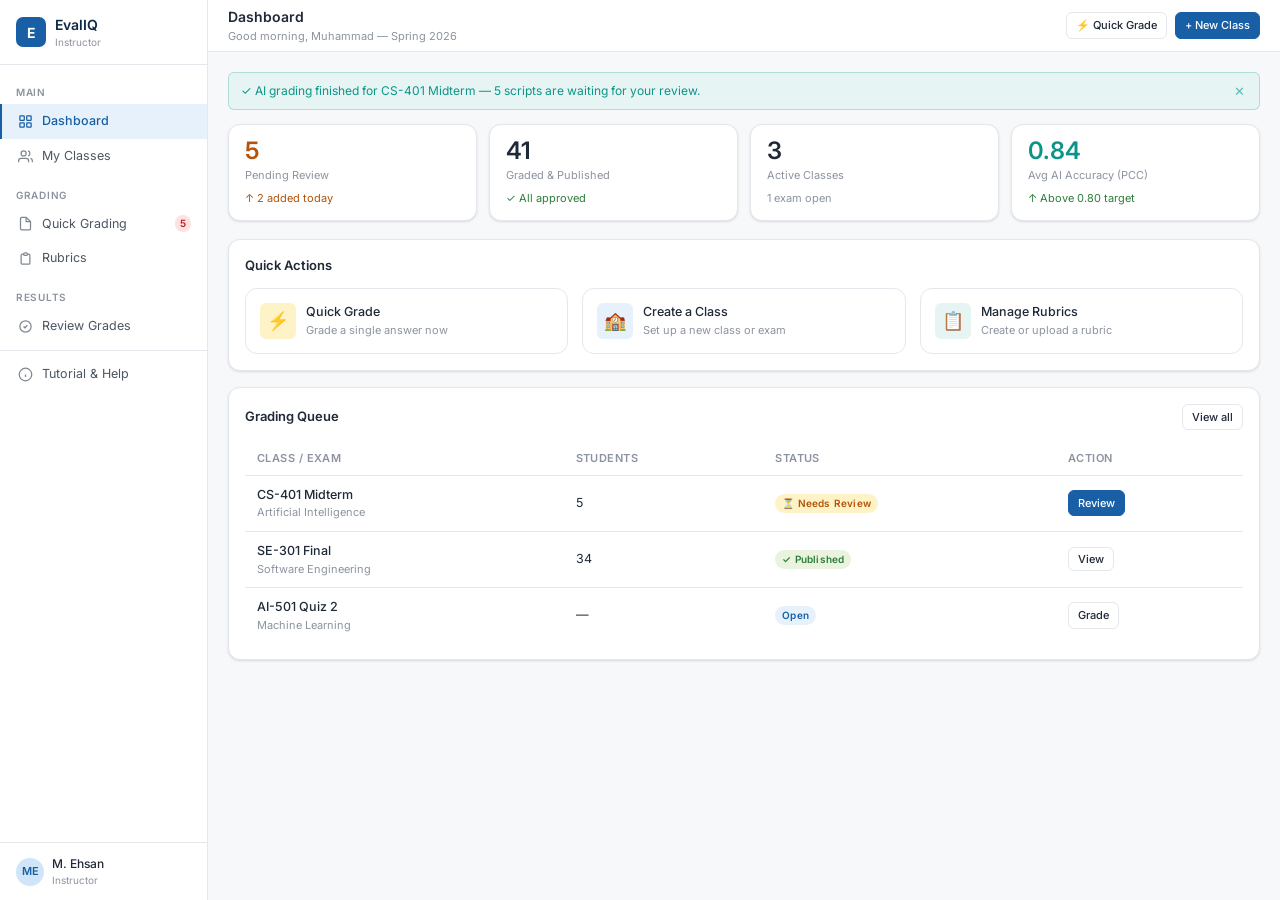
==== pages/dashboard.html @ 32fc23a5 "First commit" ====
<!DOCTYPE html>
<html lang="en">
<head>
<meta charset="UTF-8"/>
<meta name="viewport" content="width=device-width, initial-scale=1"/>
<title>Dashboard — EvalIQ</title>
<link href="https://fonts.googleapis.com/css2?family=Inter:wght@300;400;500;600&display=swap" rel="stylesheet"/>
<link rel="stylesheet" href="../css/style.css"/>
<link rel="stylesheet" href="../css/dashboard.css"/>

</head>
<body>
<div class="app-shell">
<nav class="sidebar">
  <div class="sb-logo">
    <div class="sb-logo-mark">E</div>
    <div><div class="sb-logo-text">EvalIQ</div><div class="sb-logo-sub">Instructor</div></div>
  </div>
  <div class="sb-nav" style="padding:6px 0">
    <div class="sb-section">Main</div>
    <div class="sb-link on"><svg viewBox="0 0 24 24" fill="none" stroke="currentColor" stroke-width="2"><rect x="3" y="3" width="7" height="7" rx="1"/><rect x="14" y="3" width="7" height="7" rx="1"/><rect x="3" y="14" width="7" height="7" rx="1"/><rect x="14" y="14" width="7" height="7" rx="1"/></svg><span class="sb-link-text">Dashboard</span></div>
    <a class="sb-link" href="classes.html"><svg viewBox="0 0 24 24" fill="none" stroke="currentColor" stroke-width="2"><path d="M17 21v-2a4 4 0 00-4-4H5a4 4 0 00-4 4v2"/><circle cx="9" cy="7" r="4"/><path d="M23 21v-2a4 4 0 00-3-3.87"/><path d="M16 3.13a4 4 0 010 7.75"/></svg><span class="sb-link-text">My Classes</span></a>
    <div class="sb-section">Grading</div>
    <a class="sb-link" href="quick-grading.html"><svg viewBox="0 0 24 24" fill="none" stroke="currentColor" stroke-width="2"><path d="M13 2H6a2 2 0 00-2 2v16a2 2 0 002 2h12a2 2 0 002-2V9z"/><polyline points="13 2 13 9 20 9"/></svg><span class="sb-link-text">Quick Grading</span><span class="sb-badge">5</span></a>
    <a class="sb-link" href="rubric-select.html"><svg viewBox="0 0 24 24" fill="none" stroke="currentColor" stroke-width="2"><path d="M9 5H7a2 2 0 00-2 2v12a2 2 0 002 2h10a2 2 0 002-2V7a2 2 0 00-2-2h-2M9 5a2 2 0 002 2h2a2 2 0 002-2M9 5a2 2 0 012-2h2a2 2 0 012 2"/></svg><span class="sb-link-text">Rubrics</span></a>
    <div class="sb-section">Results</div>
    <a class="sb-link" href="review.html"><svg viewBox="0 0 24 24" fill="none" stroke="currentColor" stroke-width="2"><path d="M9 12l2 2 4-4m6 2a9 9 0 11-18 0 9 9 0 0118 0z"/></svg><span class="sb-link-text">Review Grades</span></a>
    <!--<a class="sb-link" href="analytics.html"><svg viewBox="0 0 24 24" fill="none" stroke="currentColor" stroke-width="2"><path d="M18 20V10M12 20V4M6 20v-6"/></svg><span class="sb-link-text">Analytics</span></a>-->
    <div class="sb-divider"></div>
    <a class="sb-link" href="tutorial.html"><svg viewBox="0 0 24 24" fill="none" stroke="currentColor" stroke-width="2"><circle cx="12" cy="12" r="10"/><path d="M12 16v-4M12 8h.01"/></svg><span class="sb-link-text">Tutorial & Help</span></a>
  </div>
  <div class="sb-footer">
    <div class="avatar">ME</div>
    <div><div class="av-name">M. Ehsan</div><div class="av-role">Instructor</div></div>
  </div>
</nav>
<div class="main-area">
  <div class="topbar">
    <div><div class="tb-title">Dashboard</div><div class="tb-sub">Good morning, Muhammad — Spring 2026</div></div>
    <div class="tb-right"><a class="btn btn-sm" href="quick-grading.html">⚡ Quick Grade</a><a class="btn btn-primary btn-sm" href="create-class.html">+ New Class</a></div>
  </div>
  <div class="page-body">
    <div class="notif">
      <span>✓ AI grading finished for CS-401 Midterm — 5 scripts are waiting for your review.</span>
      <button class="notif-close" type="button">✕</button>
    </div>

    <!-- Stats -->
    <div class="g4" style="margin-bottom:18px">
      <div class="stat stat-amber"><div class="stat-num" data-count="5">0</div><div class="stat-lbl">Pending Review</div><div class="stat-chg" style="color:var(--amber)">↑ 2 added today</div></div>
      <div class="stat"><div class="stat-num" data-count="41">0</div><div class="stat-lbl">Graded &amp; Published</div><div class="stat-chg" style="color:var(--green)">✓ All approved</div></div>
      <div class="stat"><div class="stat-num" data-count="3">0</div><div class="stat-lbl">Active Classes</div><div class="stat-chg" style="color:var(--gray5)">1 exam open</div></div>
      <div class="stat stat-teal"><div class="stat-num" data-count="0.84">0</div><div class="stat-lbl">Avg AI Accuracy (PCC)</div><div class="stat-chg" style="color:var(--green)">↑ Above 0.80 target</div></div>
    </div>

    <!-- Quick actions -->
    <div class="card" style="margin-bottom:16px">
      <div class="card-title">Quick Actions</div>
      <div class="g3">
        <a class="quick-action" href="quick-grading.html">
          <div class="quick-action-icon" style="background:var(--amber-light)">⚡</div>
          <div><div class="quick-action-title">Quick Grade</div><div class="quick-action-sub">Grade a single answer now</div></div>
        </a>
        <a class="quick-action" href="create-class.html">
          <div class="quick-action-icon" style="background:var(--blue-light)">🏫</div>
          <div><div class="quick-action-title">Create a Class</div><div class="quick-action-sub">Set up a new class or exam</div></div>
        </a>
        <a class="quick-action" href="rubric-select.html">
          <div class="quick-action-icon" style="background:var(--teal-light)">📋</div>
          <div><div class="quick-action-title">Manage Rubrics</div><div class="quick-action-sub">Create or upload a rubric</div></div>
        </a>
      </div>
    </div>

    <!-- Grading queue -->
    <div class="card">
      <div style="display:flex;justify-content:space-between;align-items:center;margin-bottom:12px">
        <div class="card-title" style="margin-bottom:0">Grading Queue</div>
        <a class="btn btn-sm" href="review.html">View all</a>
      </div>
      <table class="tbl">
        <thead><tr><th>Class / Exam</th><th>Students</th><th>Status</th><th>Action</th></tr></thead>
        <tbody>
          <tr><td><div style="font-weight:500">CS-401 Midterm</div><div style="font-size:11px;color:var(--gray5)">Artificial Intelligence</div></td><td>5</td><td><span class="badge bd-amber">⏳ Needs Review</span></td><td><a class="btn btn-primary btn-sm" href="review.html">Review</a></td></tr>
          <tr><td><div style="font-weight:500">SE-301 Final</div><div style="font-size:11px;color:var(--gray5)">Software Engineering</div></td><td>34</td><td><span class="badge bd-green">✓ Published</span></td><td><button class="btn btn-sm" type="button">View</button></td></tr>
          <tr><td><div style="font-weight:500">AI-501 Quiz 2</div><div style="font-size:11px;color:var(--gray5)">Machine Learning</div></td><td>—</td><td><span class="badge bd-blue">Open</span></td><td><a class="btn btn-sm" href="quick-grading.html">Grade</a></td></tr>
        </tbody>
      </table>
    </div>
  </div>
</div>
</div>
<script src="../js/app.js" defer></script>
<script src="../js/dashboard.js" defer></script>
</body>
</html>
---- css/style.css ----
/* ════════════════════════════════════════════
   EvalIQ — Common Styles
   Shared across every page: reset, design tokens,
   layout shell, sidebar, topbar, buttons, cards,
   forms, tables, badges, progress bars, and other
   primitives reused by the page-specific stylesheets.
   ════════════════════════════════════════════ */

*{box-sizing:border-box;margin:0;padding:0}
:root{
  --bg:#F7F8FA;--white:#FFFFFF;--card:#FFFFFF;
  --navy:#0F2847;--blue:#185FA5;--blue-light:#E6F1FB;--blue-mid:#D0E6F8;
  --teal:#0D9488;--teal-light:#E6F5F3;
  --green:#2D7D3A;--green-light:#EAF3DE;
  --amber:#B45309;--amber-light:#FEF3C7;
  --red:#B91C1C;--red-light:#FEE2E2;
  --purple:#534AB7;--purple-light:#EEEDFE;
  --gray1:#F7F8FA;--gray2:#F0F2F5;--gray3:#E4E7EC;
  --gray4:#C8CDD7;--gray5:#8C93A0;--gray6:#4B5563;--gray7:#1F2937;
  --border:#E4E7EC;--border2:#C8CDD7;
  --r:8px;--r-sm:6px;--r-lg:12px;--r-xl:16px;
  --shadow:0 1px 3px rgba(0,0,0,.08),0 1px 2px rgba(0,0,0,.05);
  --shadow-md:0 4px 12px rgba(0,0,0,.1);
}
html,body{height:100%}
body{font-family:'Inter',sans-serif;background:var(--gray1);color:var(--gray7);font-size:13px;line-height:1.5}
a{color:inherit;text-decoration:none}

/* ── LAYOUT ── */
.app-shell{display:flex;height:100vh;overflow:hidden}
.sidebar{width:208px;background:var(--white);border-right:1px solid var(--border);display:flex;flex-direction:column;flex-shrink:0;overflow-y:auto}
.main-area{flex:1;display:flex;flex-direction:column;overflow:hidden}
.topbar{background:var(--white);border-bottom:1px solid var(--border);padding:0 20px;height:52px;display:flex;align-items:center;justify-content:space-between;flex-shrink:0}
.page-body{flex:1;overflow-y:auto;padding:20px;background:var(--gray1)}

/* ── SIDEBAR ── */
.sb-logo{padding:14px 16px;border-bottom:1px solid var(--border);display:flex;align-items:center;gap:9px}
.sb-logo-mark{width:30px;height:30px;background:var(--blue);border-radius:7px;display:flex;align-items:center;justify-content:center;color:#fff;font-weight:700;font-size:14px;flex-shrink:0}
.sb-logo-text{font-size:14px;font-weight:600;color:var(--navy)}
.sb-logo-sub{font-size:10px;color:var(--gray5)}
.sb-section{font-size:10px;font-weight:600;letter-spacing:.07em;text-transform:uppercase;color:var(--gray5);padding:14px 16px 4px}
.sb-link{display:flex;align-items:center;gap:9px;padding:8px 16px;font-size:12.5px;color:var(--gray6);cursor:pointer;border-left:2px solid transparent;transition:all .12s}
.sb-link:hover{background:var(--gray1);color:var(--gray7)}
.sb-link.on{background:var(--blue-light);color:var(--blue);border-left-color:var(--blue);font-weight:500}
.sb-link svg{width:15px;height:15px;flex-shrink:0;opacity:.7}
.sb-link.on svg{opacity:1}
.sb-badge{background:var(--red-light);color:var(--red);font-size:10px;font-weight:600;padding:1px 5px;border-radius:10px;margin-left:auto}
.sb-divider{height:1px;background:var(--border);margin:6px 0}
.sb-footer{padding:12px 16px;border-top:1px solid var(--border);margin-top:auto;display:flex;align-items:center;gap:8px}
.avatar{width:28px;height:28px;border-radius:50%;background:var(--blue-mid);color:var(--blue);display:flex;align-items:center;justify-content:center;font-size:11px;font-weight:600;flex-shrink:0}
.av-name{font-size:12px;font-weight:500;color:var(--gray7)}
.av-role{font-size:10px;color:var(--gray5)}

/* ── TOPBAR ── */
.tb-title{font-size:14px;font-weight:600;color:var(--gray7)}
.tb-sub{font-size:11px;color:var(--gray5);margin-top:1px}
.tb-right{display:flex;align-items:center;gap:8px}

/* ── BUTTONS ── */
.btn{display:inline-flex;align-items:center;gap:5px;padding:6px 12px;border-radius:var(--r-sm);font-family:inherit;font-size:12px;font-weight:500;cursor:pointer;border:1px solid var(--border);background:var(--white);color:var(--gray7);transition:all .12s;white-space:nowrap}
.btn:hover{background:var(--gray1);border-color:var(--border2)}
.btn-primary{background:var(--blue);border-color:var(--blue);color:#fff}.btn-primary:hover{background:#1451A0}
.btn-teal{background:var(--teal);border-color:var(--teal);color:#fff}.btn-teal:hover{background:#0B7A71}
.btn-danger{background:var(--red-light);border-color:rgba(185,28,28,.2);color:var(--red)}
.btn-sm{padding:4px 9px;font-size:11px}
.btn-ghost{background:transparent;border:none;color:var(--gray5)}.btn-ghost:hover{color:var(--gray7);background:var(--gray2)}
.btn-full{width:100%;justify-content:center;padding:9px 12px;font-size:13px}

/* ── CARDS ── */
.card{background:var(--white);border:1px solid var(--border);border-radius:var(--r-lg);padding:16px;box-shadow:var(--shadow)}
.card-title{font-size:13px;font-weight:600;color:var(--gray7);margin-bottom:12px}
.card-sub{font-size:11px;color:var(--gray5);margin-top:2px}
.g2{display:grid;grid-template-columns:1fr 1fr;gap:14px}
.g3{display:grid;grid-template-columns:1fr 1fr 1fr;gap:14px}
.g4{display:grid;grid-template-columns:repeat(4,1fr);gap:12px}

/* ── STAT CARD ── */
.stat{background:var(--white);border:1px solid var(--border);border-radius:var(--r-lg);padding:14px 16px;box-shadow:var(--shadow)}
.stat-num{font-size:24px;font-weight:600;color:var(--gray7);line-height:1}
.stat-lbl{font-size:11px;color:var(--gray5);margin-top:4px}
.stat-chg{font-size:11px;margin-top:6px}

/* ── FORM ── */
.form-group{margin-bottom:13px}
.form-label{display:block;font-size:12px;font-weight:500;color:var(--gray6);margin-bottom:4px}
.form-input{width:100%;padding:8px 10px;font-size:12.5px;border:1px solid var(--border2);border-radius:var(--r-sm);background:var(--white);color:var(--gray7);transition:border .12s;font-family:inherit}
.form-input:focus{outline:none;border-color:var(--blue);box-shadow:0 0 0 3px rgba(24,95,165,.12)}
.form-input::placeholder{color:var(--gray4)}
select.form-input option{background:var(--white)}
textarea.form-input{resize:vertical;min-height:72px;line-height:1.5}

/* ── TABLE ── */
.tbl{width:100%;border-collapse:collapse}
.tbl th{font-size:11px;font-weight:600;color:var(--gray5);text-align:left;padding:8px 12px;border-bottom:1px solid var(--border);letter-spacing:.04em;text-transform:uppercase}
.tbl td{padding:10px 12px;border-bottom:1px solid var(--border);font-size:12.5px;color:var(--gray7)}
.tbl tr:last-child td{border-bottom:none}
.tbl tr:hover td{background:var(--gray1)}

/* ── BADGE ── */
.badge{display:inline-flex;align-items:center;gap:3px;padding:2px 7px;border-radius:20px;font-size:10px;font-weight:600;letter-spacing:.02em}
.bd-blue{background:var(--blue-light);color:var(--blue)}
.bd-teal{background:var(--teal-light);color:var(--teal)}
.bd-green{background:var(--green-light);color:var(--green)}
.bd-amber{background:var(--amber-light);color:var(--amber)}
.bd-red{background:var(--red-light);color:var(--red)}
.bd-purple{background:var(--purple-light);color:var(--purple)}
.bd-gray{background:var(--gray2);color:var(--gray5)}

/* ── PROGRESS ── */
.prog{height:5px;background:var(--gray2);border-radius:3px;overflow:hidden}
.prog-fill{height:100%;border-radius:3px;background:var(--blue);transition:width .4s ease}

/* ── UPLOAD ZONE ── */
.upload-zone{border:2px dashed var(--border2);border-radius:var(--r-lg);padding:28px 20px;text-align:center;cursor:pointer;transition:all .15s;background:var(--gray1)}
.upload-zone:hover{border-color:var(--blue);background:var(--blue-light)}
.upload-icon{font-size:28px;margin-bottom:8px;color:var(--gray4)}
.upload-zone:hover .upload-icon{color:var(--blue)}

/* ── BLOOM'S TAXONOMY TAGS ── */
.bloom{display:inline-flex;align-items:center;gap:4px;font-size:11px;font-weight:500;padding:3px 8px;border-radius:99px}
.bl-1{background:var(--blue-light);color:var(--blue)}
.bl-2{background:var(--green-light);color:var(--green)}
.bl-3{background:var(--purple-light);color:var(--purple)}
.bl-4{background:var(--amber-light);color:var(--amber)}
.bl-5{background:#FBEAF0;color:#72243E}
.bl-6{background:var(--red-light);color:var(--red)}

/* ── GENERIC STEP LIST (reusable) ── */
.step-row{display:flex;align-items:flex-start;gap:14px;margin-bottom:16px}
.step-num{width:28px;height:28px;border-radius:50%;background:var(--blue);color:#fff;font-size:12px;font-weight:600;display:flex;align-items:center;justify-content:center;flex-shrink:0}
.step-done{background:var(--green)}
.step-content{flex:1;padding-top:3px}
.step-title{font-size:13px;font-weight:500;color:var(--gray7)}
.step-sub{font-size:11px;color:var(--gray5);margin-top:2px}

/* ── NOTIFY BANNER ── */
.notif{background:var(--teal-light);border:1px solid rgba(13,148,136,.25);border-radius:var(--r-sm);padding:9px 12px;font-size:12px;color:var(--teal);display:flex;align-items:center;justify-content:space-between;gap:7px;margin-bottom:14px}
.notif-close{background:none;border:none;cursor:pointer;color:inherit;opacity:.6;font-size:13px;line-height:1;padding:0 2px}
.notif-close:hover{opacity:1}
.warn{background:var(--amber-light);border:1px solid rgba(180,83,9,.25);color:var(--amber)}

/* ── AUTH PAGES (login / signup) ── */
.auth-page{min-height:100vh;background:var(--gray1);display:flex;align-items:center;justify-content:center;padding:20px}
.auth-box{width:100%;max-width:380px;background:var(--white);border:1px solid var(--border);border-radius:var(--r-xl);padding:28px;box-shadow:var(--shadow-md)}
.auth-mark{width:48px;height:48px;background:var(--blue);border-radius:12px;display:flex;align-items:center;justify-content:center;color:#fff;font-weight:700;font-size:22px;margin:0 auto 12px}
.role-tabs{display:flex;background:var(--gray1);border-radius:var(--r-sm);padding:3px;margin-bottom:18px}
.role-tab{flex:1;padding:6px;text-align:center;font-size:12px;color:var(--gray5);cursor:pointer;border-radius:5px;transition:all .12s}
.role-tab.active{background:var(--white);font-weight:500;color:var(--blue);box-shadow:var(--shadow)}

/* ── TUTORIAL CARD (no dedicated stylesheet — used only on tutorial.html) ── */
.tut-card{background:var(--white);border:1px solid var(--border);border-radius:var(--r-lg);padding:16px;display:flex;gap:14px;align-items:flex-start;cursor:pointer;transition:all .12s;box-shadow:var(--shadow)}
.tut-card:hover{border-color:var(--blue);box-shadow:var(--shadow-md)}
.tut-icon{width:44px;height:44px;border-radius:var(--r);display:flex;align-items:center;justify-content:center;font-size:20px;flex-shrink:0}
.tut-num{font-size:11px;font-weight:600;color:var(--gray5);margin-bottom:2px}
.tut-title{font-size:13px;font-weight:600;color:var(--gray7)}
.tut-sub{font-size:11px;color:var(--gray5);margin-top:2px}
.tut-time{font-size:10px;color:var(--gray5);margin-top:6px}
.faq-item{padding:12px 0;border-bottom:1px solid var(--border)}
.faq-item:last-child{border-bottom:none}
.faq-q{font-size:12.5px;font-weight:500;margin-bottom:4px}
.faq-a{font-size:12px;color:var(--gray5)}

/* ── SCROLLBAR ── */
::-webkit-scrollbar{width:4px;height:4px}
::-webkit-scrollbar-track{background:transparent}
::-webkit-scrollbar-thumb{background:var(--border2);border-radius:2px}

/* ── RESPONSIVE ── */
@media (max-width:860px){
  .g2,.g3,.g4{grid-template-columns:1fr}
  .sidebar{width:64px}
  .sb-logo-text,.sb-logo-sub,.sb-link-text,.av-name,.av-role,.sb-section{display:none}
  .sb-link{justify-content:center;padding:10px}
  .sb-badge{display:none}
}
---- css/dashboard.css ----
/* ════════════════════════════════════════════
   EvalIQ — Dashboard styles
   Used by: pages/dashboard.html
   ════════════════════════════════════════════ */

/* Quick action tiles in the "Quick Actions" card */
.quick-action{
  display:flex;align-items:center;gap:10px;
  border:1px solid var(--border);border-radius:var(--r-lg);
  padding:14px;cursor:pointer;transition:border-color .12s;
}
.quick-action:hover{border-color:var(--blue)}
.quick-action-icon{
  width:36px;height:36px;border-radius:var(--r-sm);
  display:flex;align-items:center;justify-content:center;
  font-size:18px;flex-shrink:0;
}
.quick-action-title{font-size:12.5px;font-weight:500}
.quick-action-sub{font-size:11px;color:var(--gray5)}

/* Stat tile accent colors used on the dashboard */
.stat-amber .stat-num{color:var(--amber)}
.stat-teal .stat-num{color:var(--teal)}
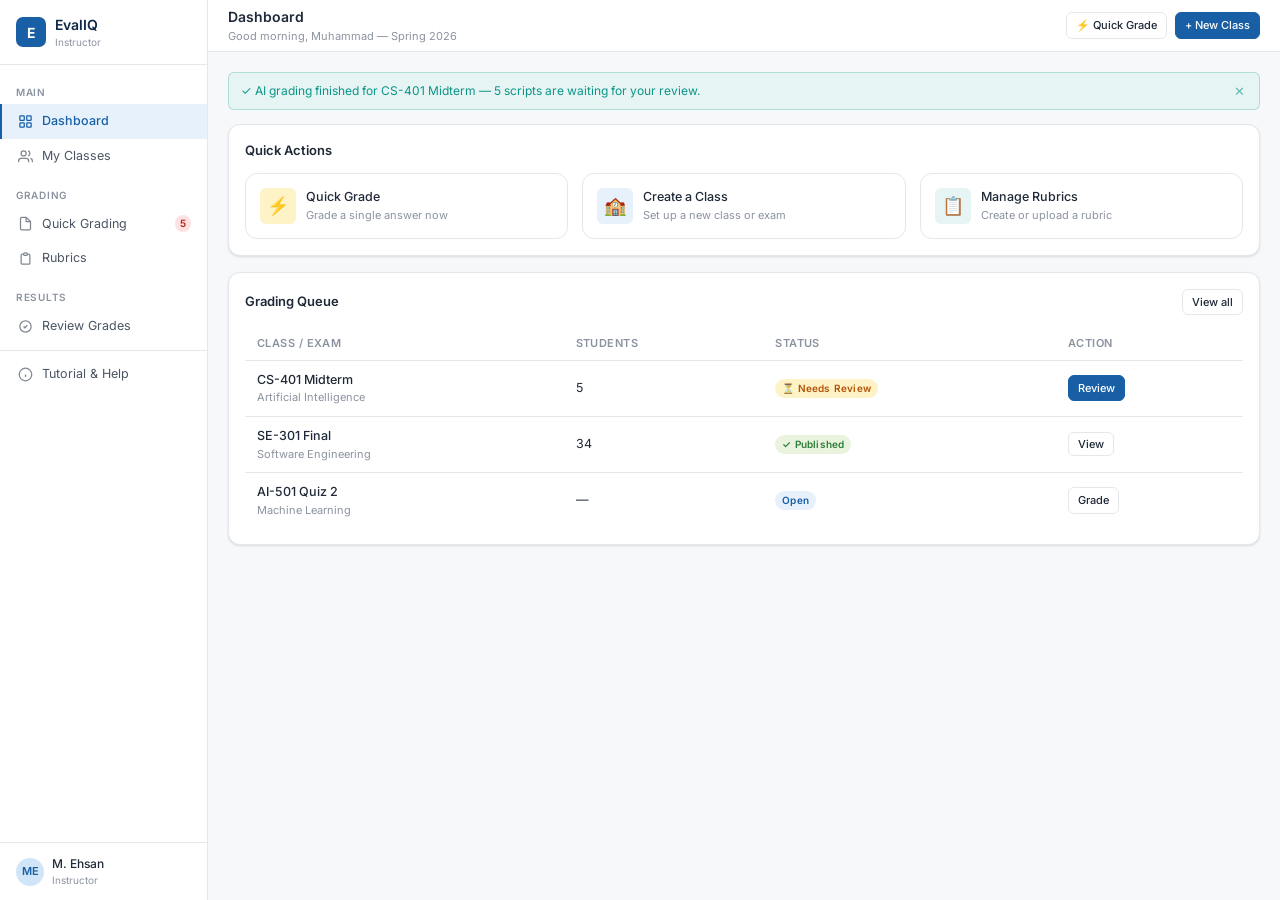
==== commit f32b4220: "dashboard changes" ====
--- a/pages/dashboard.html
+++ b/pages/dashboard.html
@@ -46,13 +46,13 @@
     </div>
 
     <!-- Stats -->
-    <div class="g4" style="margin-bottom:18px">
+   <!-- <div class="g4" style="margin-bottom:18px">
       <div class="stat stat-amber"><div class="stat-num" data-count="5">0</div><div class="stat-lbl">Pending Review</div><div class="stat-chg" style="color:var(--amber)">↑ 2 added today</div></div>
       <div class="stat"><div class="stat-num" data-count="41">0</div><div class="stat-lbl">Graded &amp; Published</div><div class="stat-chg" style="color:var(--green)">✓ All approved</div></div>
       <div class="stat"><div class="stat-num" data-count="3">0</div><div class="stat-lbl">Active Classes</div><div class="stat-chg" style="color:var(--gray5)">1 exam open</div></div>
       <div class="stat stat-teal"><div class="stat-num" data-count="0.84">0</div><div class="stat-lbl">Avg AI Accuracy (PCC)</div><div class="stat-chg" style="color:var(--green)">↑ Above 0.80 target</div></div>
     </div>
-
+  -->
     <!-- Quick actions -->
     <div class="card" style="margin-bottom:16px">
       <div class="card-title">Quick Actions</div>
